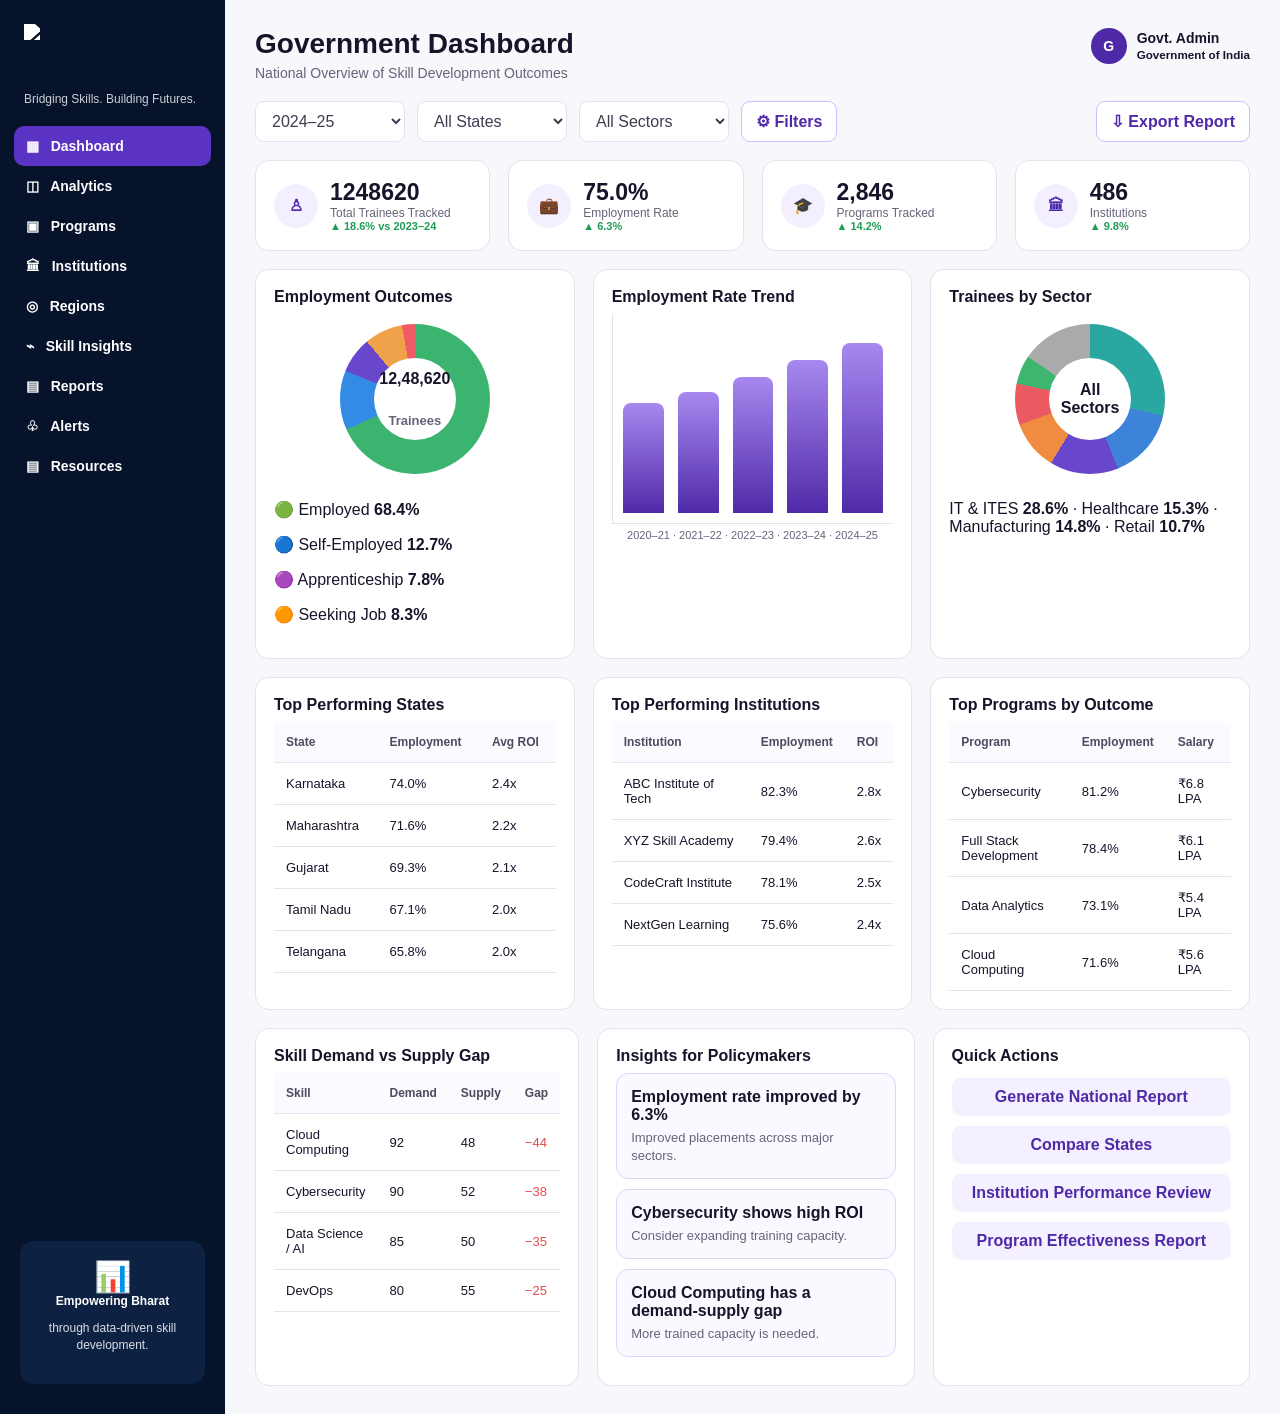
==== government.html @ 49f4025c "Add files via upload" ====
<!doctype html><html><head><meta charset="utf-8"><meta name="viewport" content="width=device-width,initial-scale=1"><title>Government Dashboard | SkillBridge</title><link rel="stylesheet" href="styles.css"></head>
<body data-page="government">
<div style="display:grid;grid-template-columns:225px 1fr;min-height:100vh;background:#f7f8fc">
<aside style="background:#06132a;color:white;padding:24px 14px;display:flex;flex-direction:column">
<div style="display:flex;align-items:center;gap:8px;margin:0 10px 28px"><img src="assets/skillbridge-logo.png" style="height:40px;filter:brightness(0) invert(1)"></div>
<div style="font-size:12px;opacity:.8;margin:0 10px 20px">Bridging Skills. Building Futures.</div>
<a class="nav-item active" style="color:#fff;background:#5a32c4" href="government.html">▦ &nbsp; Dashboard</a><a class="nav-item" style="color:#fff" href="government.html">◫ &nbsp; Analytics</a><a class="nav-item" style="color:#fff" href="government.html">▣ &nbsp; Programs</a><a class="nav-item" style="color:#fff" href="government.html">🏛 &nbsp; Institutions</a><a class="nav-item" style="color:#fff" href="government.html">◎ &nbsp; Regions</a><a class="nav-item" style="color:#fff" href="government.html">⌁ &nbsp; Skill Insights</a><a class="nav-item" style="color:#fff" href="government.html">▤ &nbsp; Reports</a><a class="nav-item" style="color:#fff" href="government.html">♧ &nbsp; Alerts</a><a class="nav-item" style="color:#fff" href="government.html">▤ &nbsp; Resources</a>
<div style="flex:1"></div><div style="background:#0d2143;border-radius:14px;padding:18px;text-align:center;font-size:12px;margin:6px"><div style="font-size:30px">📊</div><b>Empowering Bharat</b><p style="line-height:1.4;opacity:.85">through data-driven skill development.</p></div>
</aside>
<main class="main">
<div class="page-head"><div><h1>Government Dashboard</h1><p>National Overview of Skill Development Outcomes</p></div><div class="top-user"><div class="avatar">G</div><div><b>Govt. Admin</b><br><small>Government of India</small></div></div></div>
<div class="filters"><select class="filter"><option>2024–25</option><option>2025–26</option></select><select class="filter"><option>All States</option><option>Karnataka</option><option>Maharashtra</option></select><select class="filter"><option>All Sectors</option><option>IT & ITES</option><option>Healthcare</option></select><button class="btn secondary">⚙ Filters</button><button class="btn secondary" style="margin-left:auto" onclick="alert('Demo national report generated')">⇩ Export Report</button></div>
<div class="grid cols-4"><div class="panel kpi"><div class="ico">♙</div><div><div class="num" id="govTotal">12,48,620</div><div class="lbl">Total Trainees Tracked</div><div class="up">▲ 18.6% vs 2023–24</div></div></div><div class="panel kpi"><div class="ico">💼</div><div><div class="num" id="govRate">68.4%</div><div class="lbl">Employment Rate</div><div class="up">▲ 6.3%</div></div></div><div class="panel kpi"><div class="ico">🎓</div><div><div class="num">2,846</div><div class="lbl">Programs Tracked</div><div class="up">▲ 14.2%</div></div></div><div class="panel kpi"><div class="ico">🏛</div><div><div class="num">486</div><div class="lbl">Institutions</div><div class="up">▲ 9.8%</div></div></div></div>
<div class="grid cols-3" style="margin-top:18px">
<section class="panel"><h3>Employment Outcomes</h3><div style="height:170px;display:grid;place-items:center"><div style="width:150px;height:150px;border-radius:50%;background:conic-gradient(#3bb46f 0 68.4%,#338be6 68.4% 81.1%,#6947cc 81.1% 88.9%,#f0a24b 88.9% 97.2%,#ef5b64 97.2%);display:grid;place-items:center"><div style="width:82px;height:82px;background:#fff;border-radius:50%;display:grid;place-items:center;text-align:center;font-weight:800">12,48,620<br><span class="muted">Trainees</span></div></div></div><p>🟢 Employed <b>68.4%</b></p><p>🔵 Self-Employed <b>12.7%</b></p><p>🟣 Apprenticeship <b>7.8%</b></p><p>🟠 Seeking Job <b>8.3%</b></p></section>
<section class="panel"><h3>Employment Rate Trend</h3><div class="chart"><div class="b" style="height:58%"></div><div class="b" style="height:64%"></div><div class="b" style="height:72%"></div><div class="b" style="height:81%"></div><div class="b" style="height:90%"></div></div><div class="bar-label">2020–21 · 2021–22 · 2022–23 · 2023–24 · 2024–25</div></section>
<section class="panel"><h3>Trainees by Sector</h3><div style="height:170px;display:grid;place-items:center"><div style="width:150px;height:150px;border-radius:50%;background:conic-gradient(#2ba7a1 0 28.6%,#3d83d9 28.6% 43.9%,#6947cc 43.9% 58.7%,#f08c3f 58.7% 69.4%,#ea5b61 69.4% 78.3%,#3db66f 78.3% 84.5%,#aaa 84.5%);display:grid;place-items:center"><div style="width:82px;height:82px;background:#fff;border-radius:50%;display:grid;place-items:center;text-align:center;font-weight:800">All<br>Sectors</div></div></div><p>IT & ITES <b>28.6%</b> · Healthcare <b>15.3%</b> · Manufacturing <b>14.8%</b> · Retail <b>10.7%</b></p></section>
</div>
<div class="grid cols-3" style="margin-top:18px"><section class="panel"><h3>Top Performing States</h3><table class="table"><tr><th>State</th><th>Employment</th><th>Avg ROI</th></tr><tr><td>Karnataka</td><td>74.0%</td><td>2.4x</td></tr><tr><td>Maharashtra</td><td>71.6%</td><td>2.2x</td></tr><tr><td>Gujarat</td><td>69.3%</td><td>2.1x</td></tr><tr><td>Tamil Nadu</td><td>67.1%</td><td>2.0x</td></tr><tr><td>Telangana</td><td>65.8%</td><td>2.0x</td></tr></table></section>
<section class="panel"><h3>Top Performing Institutions</h3><table class="table"><tr><th>Institution</th><th>Employment</th><th>ROI</th></tr><tr><td>ABC Institute of Tech</td><td>82.3%</td><td>2.8x</td></tr><tr><td>XYZ Skill Academy</td><td>79.4%</td><td>2.6x</td></tr><tr><td>CodeCraft Institute</td><td>78.1%</td><td>2.5x</td></tr><tr><td>NextGen Learning</td><td>75.6%</td><td>2.4x</td></tr></table></section>
<section class="panel"><h3>Top Programs by Outcome</h3><table class="table"><tr><th>Program</th><th>Employment</th><th>Salary</th></tr><tr><td>Cybersecurity</td><td>81.2%</td><td>₹6.8 LPA</td></tr><tr><td>Full Stack Development</td><td>78.4%</td><td>₹6.1 LPA</td></tr><tr><td>Data Analytics</td><td>73.1%</td><td>₹5.4 LPA</td></tr><tr><td>Cloud Computing</td><td>71.6%</td><td>₹5.6 LPA</td></tr></table></section></div>
<div class="grid cols-3" style="margin-top:18px"><section class="panel"><h3>Skill Demand vs Supply Gap</h3><table class="table"><tr><th>Skill</th><th>Demand</th><th>Supply</th><th>Gap</th></tr><tr><td>Cloud Computing</td><td>92</td><td>48</td><td style="color:var(--red)">−44</td></tr><tr><td>Cybersecurity</td><td>90</td><td>52</td><td style="color:var(--red)">−38</td></tr><tr><td>Data Science / AI</td><td>85</td><td>50</td><td style="color:var(--red)">−35</td></tr><tr><td>DevOps</td><td>80</td><td>55</td><td style="color:var(--red)">−25</td></tr></table></section><section class="panel"><h3>Insights for Policymakers</h3><div class="insight-card"><strong>Employment rate improved by 6.3%</strong><span class="muted">Improved placements across major sectors.</span></div><div class="insight-card"><strong>Cybersecurity shows high ROI</strong><span class="muted">Consider expanding training capacity.</span></div><div class="insight-card"><strong>Cloud Computing has a demand-supply gap</strong><span class="muted">More trained capacity is needed.</span></div></section><section class="panel"><h3>Quick Actions</h3><button class="btn ghost" style="width:100%;margin:5px 0" onclick="alert('Demo report')">Generate National Report</button><button class="btn ghost" style="width:100%;margin:5px 0">Compare States</button><button class="btn ghost" style="width:100%;margin:5px 0">Institution Performance Review</button><button class="btn ghost" style="width:100%;margin:5px 0">Program Effectiveness Report</button></section></div>
</main></div><script src="script.js"></script></body></html>
---- styles.css ----
:root{--purple:#4f2aa8;--purple2:#6e4bd4;--lav:#f3efff;--lav2:#faf8ff;--ink:#17142a;--muted:#66647a;--line:#e5e1ef;--green:#1f9d55;--orange:#e98b16;--red:#e34b4b;--navy:#071329;--white:#fff}
*{box-sizing:border-box}html,body{margin:0;padding:0;font-family:Inter,Segoe UI,Arial,sans-serif;color:var(--ink);background:#f7f7fb}a{text-decoration:none;color:inherit}button,input,select,textarea{font:inherit}
.topbar{height:70px;background:#fff;border-bottom:1px solid var(--line);display:flex;align-items:center;justify-content:space-between;padding:0 26px;position:sticky;top:0;z-index:20}.brand{display:flex;align-items:center;gap:10px;font-weight:800;font-size:20px}.brand img{height:42px;width:auto;object-fit:contain}.top-user{display:flex;align-items:center;gap:10px;font-size:14px;font-weight:650}.avatar{width:36px;height:36px;border-radius:50%;background:var(--purple);color:#fff;display:grid;place-items:center;font-weight:800}
.shell{display:grid;grid-template-columns:210px 1fr;min-height:calc(100vh - 70px)}.sidebar{background:#fff;border-right:1px solid var(--line);padding:22px 14px;display:flex;flex-direction:column;gap:18px}.nav-item{display:flex;align-items:center;gap:12px;padding:12px 12px;border-radius:10px;color:#343044;font-size:14px;font-weight:650}.nav-item:hover{background:#f4f0ff}.nav-item.active{background:linear-gradient(90deg,var(--purple),#5f36c6);color:#fff}.nav-icon{width:20px;text-align:center}.sidebar-spacer{flex:1}.help{background:var(--lav2);border:1px solid #d9cbff;border-radius:14px;padding:16px;text-align:center}.help h4{margin:8px 0 6px}.help p{font-size:12px;color:var(--muted);line-height:1.4}.help button,.btn{border:0;background:var(--purple);color:#fff;padding:10px 14px;border-radius:9px;font-weight:700;cursor:pointer}.btn.secondary{background:#fff;color:var(--purple);border:1px solid #cdbfff}.btn.ghost{background:#f4f0ff;color:var(--purple)}
.main{padding:28px 30px;max-width:1600px;width:100%;margin:0 auto}.page-head{display:flex;justify-content:space-between;align-items:flex-start;gap:20px;margin-bottom:20px}.page-head h1{font-size:28px;margin:0 0 5px}.page-head p{margin:0;color:var(--muted);font-size:14px}.actions{display:flex;gap:10px;align-items:center}.filters{display:flex;gap:12px;flex-wrap:wrap;margin-bottom:18px}.filter{background:#fff;border:1px solid var(--line);padding:10px 12px;border-radius:9px;min-width:150px;color:#403c50}.search{flex:1;min-width:280px}
.grid{display:grid;gap:18px}.cols-2{grid-template-columns:1.7fr 1fr}.cols-3{grid-template-columns:repeat(3,1fr)}.cols-4{grid-template-columns:repeat(4,1fr)}.panel{background:#fff;border:1px solid var(--line);border-radius:14px;padding:18px}.panel h3{margin:0 0 8px;font-size:16px}.muted{color:var(--muted);font-size:13px}.kpi{display:flex;align-items:center;gap:12px}.kpi .ico{width:44px;height:44px;border-radius:50%;background:var(--lav);display:grid;place-items:center;color:var(--purple);font-weight:900}.kpi .num{font-weight:800;font-size:23px}.kpi .lbl{font-size:12px;color:var(--muted)}.up{color:var(--green);font-size:11px;font-weight:700}
.table-wrap{overflow:auto}.table{width:100%;border-collapse:collapse}.table th,.table td{padding:13px 12px;border-bottom:1px solid var(--line);text-align:left;font-size:13px}.table th{background:#fbfaff;color:#4e4a60;font-size:12px}.table tr.clickable{cursor:pointer}.table tr.clickable:hover{background:#faf8ff}.status{padding:5px 9px;border-radius:20px;font-size:11px;font-weight:800;display:inline-block}.status.employed{background:#e9f8ef;color:var(--green)}.status.self{background:#fff3df;color:#ad6300}.status.unemployed{background:#ffe8ea;color:var(--red)}
.card-title{display:flex;justify-content:space-between;align-items:center;margin-bottom:12px}.mini-line{height:1px;background:var(--line);margin:14px 0}.tag{display:inline-block;padding:5px 8px;border:1px solid #d9ccff;background:#faf7ff;color:var(--purple);border-radius:7px;font-size:11px;margin:3px}.timeline{display:flex;justify-content:space-between;gap:8px;position:relative;margin-top:14px}.timeline:before{content:"";position:absolute;top:10px;left:20px;right:20px;height:2px;background:#d9ccff}.milestone{position:relative;z-index:1;width:25%;text-align:center}.dot{width:20px;height:20px;margin:auto;border-radius:50%;background:#fff;border:4px solid var(--purple)}.milestone strong{display:block;font-size:12px;margin-top:8px}.milestone span{display:block;font-size:11px;color:var(--muted);margin-top:3px}
.form-grid{display:grid;grid-template-columns:repeat(2,1fr);gap:14px}.field{display:flex;flex-direction:column;gap:6px}.field.full{grid-column:1/-1}.field label{font-size:12px;font-weight:700;color:#4b4859}.field input,.field select,.field textarea{border:1px solid var(--line);border-radius:9px;padding:11px 12px;outline:none;background:#fff}.field textarea{min-height:80px;resize:vertical}.field input:focus,.field select:focus,.field textarea:focus{border-color:#9e82e8;box-shadow:0 0 0 3px #f2edff}.form-actions{display:flex;justify-content:flex-end;gap:10px;margin-top:12px}
.logo-large{width:min(430px,68vw);mix-blend-mode:multiply}
.landing{min-height:100vh;background:#e8e7e3;display:flex;flex-direction:column;align-items:center}.landing .logo-wrap{padding:52px 20px 10px}.portal-grid{flex:1;width:min(1180px,92vw);display:grid;grid-template-columns:repeat(3,1fr);gap:38px;align-items:center;padding:20px 0}.portal-card{background:rgba(255,255,255,.42);border:1px solid rgba(60,50,70,.15);border-bottom:7px solid var(--purple);border-radius:17px;min-height:365px;padding:42px 28px;text-align:center;box-shadow:0 14px 28px rgba(35,30,45,.1);transition:.2s}.portal-card:hover{transform:translateY(-8px);box-shadow:0 22px 42px rgba(35,30,45,.16)}.circle-icon{width:126px;height:126px;border-radius:50%;margin:0 auto 26px;background:rgba(98,70,145,.13);color:var(--purple);display:grid;place-items:center;font-size:62px}.portal-card h2{color:var(--purple);margin:0;font-size:27px}.portal-card .line{width:44px;height:2px;background:var(--purple);margin:22px auto}.portal-card p{font-size:17px;color:#3a3740;line-height:1.5}.landing footer{padding:18px 20px 32px;display:flex;align-items:center;justify-content:center;gap:16px;color:#35313a}.landing footer img{width:190px;height:60px;object-fit:contain;mix-blend-mode:multiply}

.reg-wrap{min-height:100vh;background:#f7f7fb}.reg-main{max-width:1200px;margin:0 auto;padding:30px}.reg-grid{display:grid;grid-template-columns:1.05fr 1.4fr;gap:22px;align-items:stretch}.reg-hero{background:linear-gradient(150deg,#f2edff,#fff);border:1px solid var(--line);border-radius:18px;padding:30px;display:flex;flex-direction:column;justify-content:center}.reg-hero h1{font-size:33px;margin:10px 0}.reg-hero p{color:var(--muted);line-height:1.6}.benefit{display:flex;gap:10px;margin:14px 0;font-size:13px}.reg-card{background:#fff;border:1px solid var(--line);border-radius:18px;padding:24px}.check{color:var(--green);font-weight:800}

.detail-grid{display:grid;grid-template-columns:1.6fr .9fr;gap:18px}.profile-strip{display:grid;grid-template-columns:auto 1fr auto;gap:18px;align-items:center}.profile-photo{width:78px;height:78px;border-radius:50%;background:linear-gradient(135deg,#e5dcff,#c8b9ff);display:grid;place-items:center;color:var(--purple);font-size:28px;font-weight:800}.profile-meta h2{margin:0 0 6px}.profile-meta p{margin:3px 0;color:var(--muted);font-size:13px}.roi-box{background:#effaf3;border:1px solid #bfe6ca;border-radius:12px;padding:16px;text-align:center;min-width:160px}.roi-box .roi{font-size:30px;font-weight:900;color:var(--green)}.section-gap{margin-top:18px}.two-small{display:grid;grid-template-columns:1fr 1fr;gap:18px}.bars{display:flex;align-items:flex-end;height:160px;gap:14px;padding:12px 8px}.bar{flex:1;background:linear-gradient(#a88de9,var(--purple));border-radius:8px 8px 0 0;min-height:10px}.bar-label{text-align:center;font-size:11px;color:var(--muted);margin-top:5px}
.chart{height:210px;display:flex;align-items:flex-end;gap:14px;border-left:1px solid var(--line);border-bottom:1px solid var(--line);padding:10px}.chart .b{flex:1;background:linear-gradient(180deg,#a788ef,var(--purple));border-radius:8px 8px 0 0}
.insight-card{background:#fbf9ff;border:1px solid #ded4fb;border-radius:12px;padding:14px;margin-bottom:10px}.insight-card strong{display:block;margin-bottom:4px}
@media(max-width:1000px){.portal-grid{grid-template-columns:1fr;max-width:430px}.shell{grid-template-columns:1fr}.sidebar{position:static;display:flex;flex-direction:row;overflow:auto;border-right:0;border-bottom:1px solid var(--line)}.sidebar .sidebar-spacer,.sidebar .help{display:none}.nav-item{white-space:nowrap}.cols-4{grid-template-columns:repeat(2,1fr)}.reg-grid,.detail-grid,.cols-3,.cols-2{grid-template-columns:1fr}.two-small,.form-grid{grid-template-columns:1fr}}

/* Evidence verification */
.verification-dot{
  display:inline-block;
  width:11px;
  height:11px;
  min-width:11px;
  border-radius:50%;
  border:2px solid #fff;
  box-shadow:0 0 0 1px rgba(35,30,50,.16);
  vertical-align:middle;
  margin-right:7px;
}
.verification-dot.v-green{background:#18a957}
.verification-dot.v-blue{background:#2f7de1}
.verification-dot.v-yellow{background:#e9c12c}
.verification-dot.v-orange{background:#f08a24}
.verification-dot.v-red{background:#e04444}
.trainee-name-cell{display:flex;align-items:center}
.verification-hero{
  background:linear-gradient(110deg,#fbfaff,#f2eeff);
  border:1px solid #ddd2fb;
  border-radius:14px;
  padding:16px;
  margin-top:14px;
}
.verification-summary{display:flex;align-items:center;justify-content:space-between;gap:16px}
.verification-score-wrap{display:flex;align-items:center;gap:12px}
.verification-ring{
  width:62px;height:62px;border-radius:50%;
  display:grid;place-items:center;
  border:6px solid #d9ccff;
  background:#fff;color:var(--purple);
  font-weight:900;font-size:17px;
}
.verification-legend{display:flex;flex-wrap:wrap;gap:8px;margin-top:12px}
.v-legend{font-size:10px;font-weight:800;padding:5px 8px;border-radius:999px;background:#fff;border:1px solid var(--line)}
.v-legend i{display:inline-block;width:8px;height:8px;border-radius:50%;margin-right:5px}
.verification-list{margin-top:14px}
.verification-row{
  display:flex;align-items:center;justify-content:space-between;gap:12px;
  padding:12px 0;border-bottom:1px solid var(--line);
}
.verification-row:last-child{border-bottom:0}
.verification-row-main{display:flex;align-items:center;gap:10px}
.verification-file-icon{
  width:34px;height:34px;border-radius:9px;background:var(--lav);
  color:var(--purple);display:grid;place-items:center;font-weight:900
}
.verification-status{padding:5px 9px;border-radius:999px;font-size:10px;font-weight:800}
.verification-status.verified{background:#eaf8ef;color:var(--green)}
.verification-status.pending{background:#fff4e6;color:var(--orange)}
.evidence-upload-grid{display:grid;grid-template-columns:1fr 1fr;gap:12px;margin-top:14px}
.evidence-upload{
  border:1px dashed #cdbfff;border-radius:11px;padding:12px;background:#fff;
}
.evidence-upload label{font-size:12px;font-weight:750;display:block;margin-bottom:8px}
.evidence-upload input[type=file]{width:100%;font-size:11px}
.verification-disclaimer{
  margin-top:12px;font-size:11px;color:var(--muted);line-height:1.5;
  padding:10px 12px;border-radius:9px;background:#f8f5ff;border:1px solid #e7defb;
}
.detail-verification{
  margin-top:18px;background:#f7fcf9;border:1px solid #ccebd7;border-radius:12px;padding:15px
}
@media(max-width:700px){.evidence-upload-grid{grid-template-columns:1fr}.verification-summary{align-items:flex-start;flex-direction:column}}
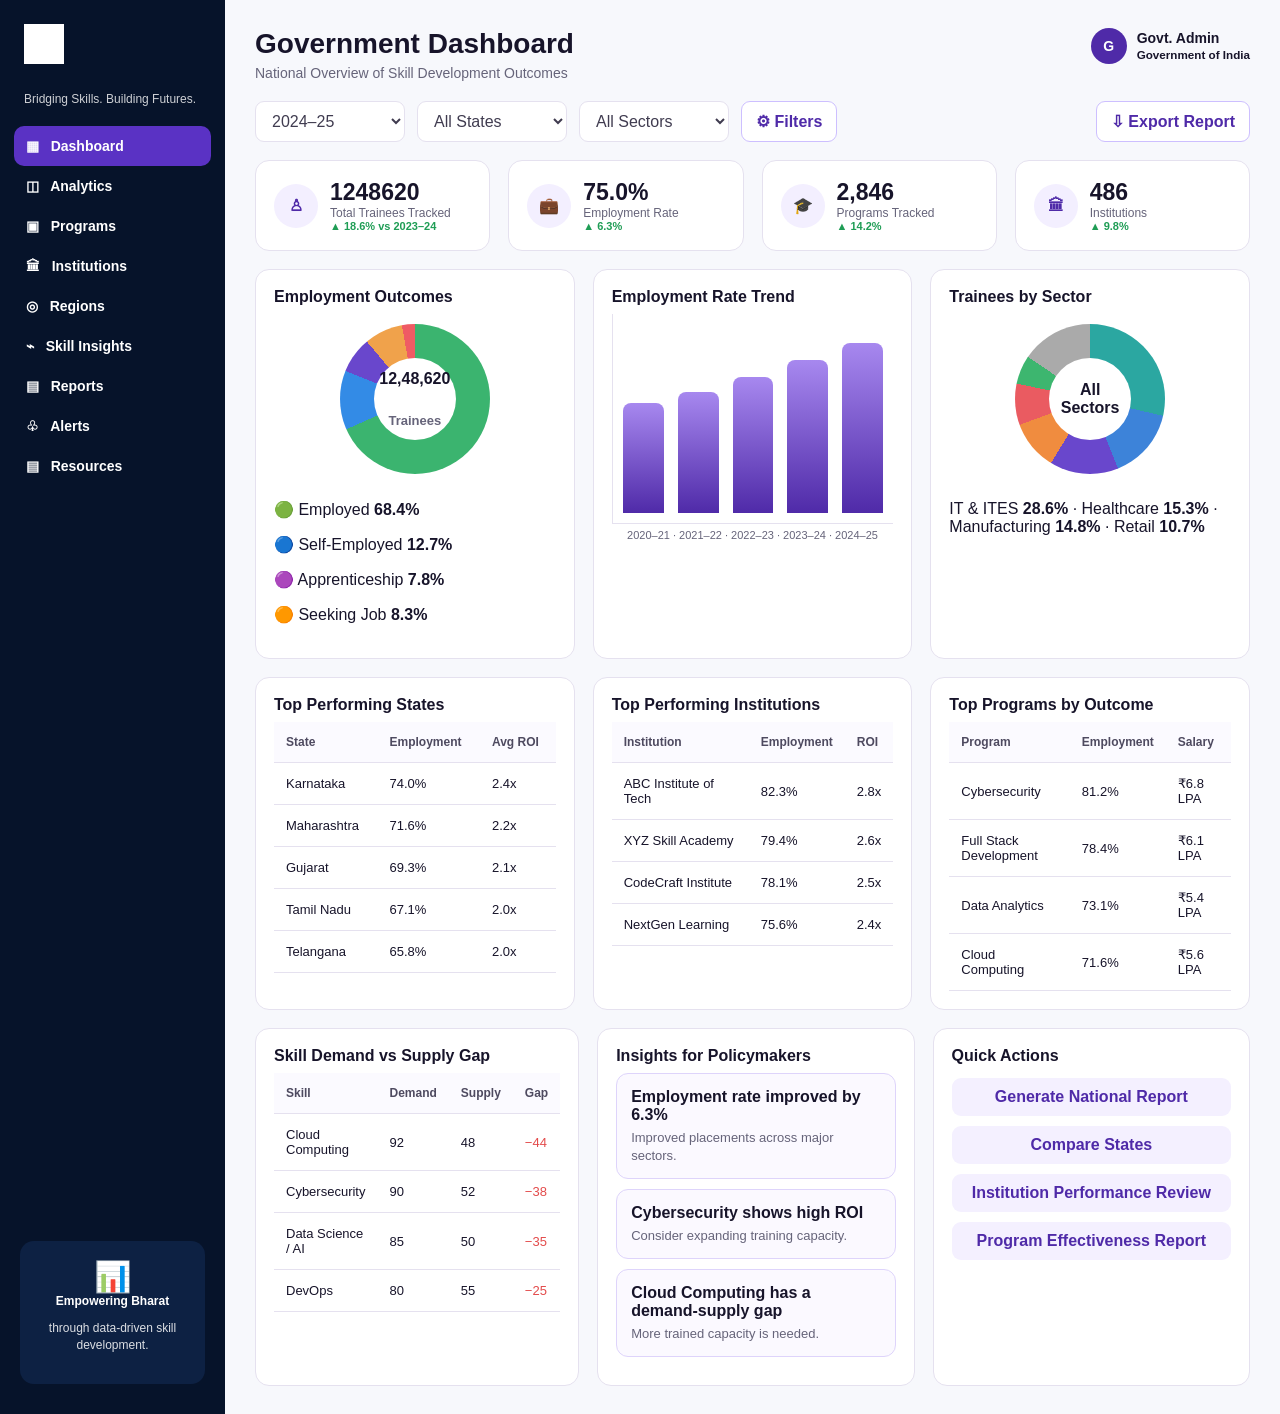
==== commit 31ce8993: "Update logo image source in government.html" ====
--- a/government.html
+++ b/government.html
@@ -3,7 +3,7 @@
 <body data-page="government">
 <div style="display:grid;grid-template-columns:225px 1fr;min-height:100vh;background:#f7f8fc">
 <aside style="background:#06132a;color:white;padding:24px 14px;display:flex;flex-direction:column">
-<div style="display:flex;align-items:center;gap:8px;margin:0 10px 28px"><img src="assets/skillbridge-logo.png" style="height:40px;filter:brightness(0) invert(1)"></div>
+<div style="display:flex;align-items:center;gap:8px;margin:0 10px 28px"><img src="SKILL BRIDGE Minimalist.png" style="height:40px;filter:brightness(0) invert(1)"></div>
 <div style="font-size:12px;opacity:.8;margin:0 10px 20px">Bridging Skills. Building Futures.</div>
 <a class="nav-item active" style="color:#fff;background:#5a32c4" href="government.html">▦ &nbsp; Dashboard</a><a class="nav-item" style="color:#fff" href="government.html">◫ &nbsp; Analytics</a><a class="nav-item" style="color:#fff" href="government.html">▣ &nbsp; Programs</a><a class="nav-item" style="color:#fff" href="government.html">🏛 &nbsp; Institutions</a><a class="nav-item" style="color:#fff" href="government.html">◎ &nbsp; Regions</a><a class="nav-item" style="color:#fff" href="government.html">⌁ &nbsp; Skill Insights</a><a class="nav-item" style="color:#fff" href="government.html">▤ &nbsp; Reports</a><a class="nav-item" style="color:#fff" href="government.html">♧ &nbsp; Alerts</a><a class="nav-item" style="color:#fff" href="government.html">▤ &nbsp; Resources</a>
 <div style="flex:1"></div><div style="background:#0d2143;border-radius:14px;padding:18px;text-align:center;font-size:12px;margin:6px"><div style="font-size:30px">📊</div><b>Empowering Bharat</b><p style="line-height:1.4;opacity:.85">through data-driven skill development.</p></div>
--- a/styles.css
+++ b/styles.css
@@ -8,7 +8,12 @@
 .table-wrap{overflow:auto}.table{width:100%;border-collapse:collapse}.table th,.table td{padding:13px 12px;border-bottom:1px solid var(--line);text-align:left;font-size:13px}.table th{background:#fbfaff;color:#4e4a60;font-size:12px}.table tr.clickable{cursor:pointer}.table tr.clickable:hover{background:#faf8ff}.status{padding:5px 9px;border-radius:20px;font-size:11px;font-weight:800;display:inline-block}.status.employed{background:#e9f8ef;color:var(--green)}.status.self{background:#fff3df;color:#ad6300}.status.unemployed{background:#ffe8ea;color:var(--red)}
 .card-title{display:flex;justify-content:space-between;align-items:center;margin-bottom:12px}.mini-line{height:1px;background:var(--line);margin:14px 0}.tag{display:inline-block;padding:5px 8px;border:1px solid #d9ccff;background:#faf7ff;color:var(--purple);border-radius:7px;font-size:11px;margin:3px}.timeline{display:flex;justify-content:space-between;gap:8px;position:relative;margin-top:14px}.timeline:before{content:"";position:absolute;top:10px;left:20px;right:20px;height:2px;background:#d9ccff}.milestone{position:relative;z-index:1;width:25%;text-align:center}.dot{width:20px;height:20px;margin:auto;border-radius:50%;background:#fff;border:4px solid var(--purple)}.milestone strong{display:block;font-size:12px;margin-top:8px}.milestone span{display:block;font-size:11px;color:var(--muted);margin-top:3px}
 .form-grid{display:grid;grid-template-columns:repeat(2,1fr);gap:14px}.field{display:flex;flex-direction:column;gap:6px}.field.full{grid-column:1/-1}.field label{font-size:12px;font-weight:700;color:#4b4859}.field input,.field select,.field textarea{border:1px solid var(--line);border-radius:9px;padding:11px 12px;outline:none;background:#fff}.field textarea{min-height:80px;resize:vertical}.field input:focus,.field select:focus,.field textarea:focus{border-color:#9e82e8;box-shadow:0 0 0 3px #f2edff}.form-actions{display:flex;justify-content:flex-end;gap:10px;margin-top:12px}
-.logo-large{width:min(430px,68vw);mix-blend-mode:multiply}
+.logo-large{
+    width:min(350px,70vw);
+    height:80px;
+    object-fit:fill;
+    mix-blend-mode:multiply;
+}
 .landing{min-height:100vh;background:#e8e7e3;display:flex;flex-direction:column;align-items:center}.landing .logo-wrap{padding:52px 20px 10px}.portal-grid{flex:1;width:min(1180px,92vw);display:grid;grid-template-columns:repeat(3,1fr);gap:38px;align-items:center;padding:20px 0}.portal-card{background:rgba(255,255,255,.42);border:1px solid rgba(60,50,70,.15);border-bottom:7px solid var(--purple);border-radius:17px;min-height:365px;padding:42px 28px;text-align:center;box-shadow:0 14px 28px rgba(35,30,45,.1);transition:.2s}.portal-card:hover{transform:translateY(-8px);box-shadow:0 22px 42px rgba(35,30,45,.16)}.circle-icon{width:126px;height:126px;border-radius:50%;margin:0 auto 26px;background:rgba(98,70,145,.13);color:var(--purple);display:grid;place-items:center;font-size:62px}.portal-card h2{color:var(--purple);margin:0;font-size:27px}.portal-card .line{width:44px;height:2px;background:var(--purple);margin:22px auto}.portal-card p{font-size:17px;color:#3a3740;line-height:1.5}.landing footer{padding:18px 20px 32px;display:flex;align-items:center;justify-content:center;gap:16px;color:#35313a}.landing footer img{width:190px;height:60px;object-fit:contain;mix-blend-mode:multiply}
 
 .reg-wrap{min-height:100vh;background:#f7f7fb}.reg-main{max-width:1200px;margin:0 auto;padding:30px}.reg-grid{display:grid;grid-template-columns:1.05fr 1.4fr;gap:22px;align-items:stretch}.reg-hero{background:linear-gradient(150deg,#f2edff,#fff);border:1px solid var(--line);border-radius:18px;padding:30px;display:flex;flex-direction:column;justify-content:center}.reg-hero h1{font-size:33px;margin:10px 0}.reg-hero p{color:var(--muted);line-height:1.6}.benefit{display:flex;gap:10px;margin:14px 0;font-size:13px}.reg-card{background:#fff;border:1px solid var(--line);border-radius:18px;padding:24px}.check{color:var(--green);font-weight:800}
